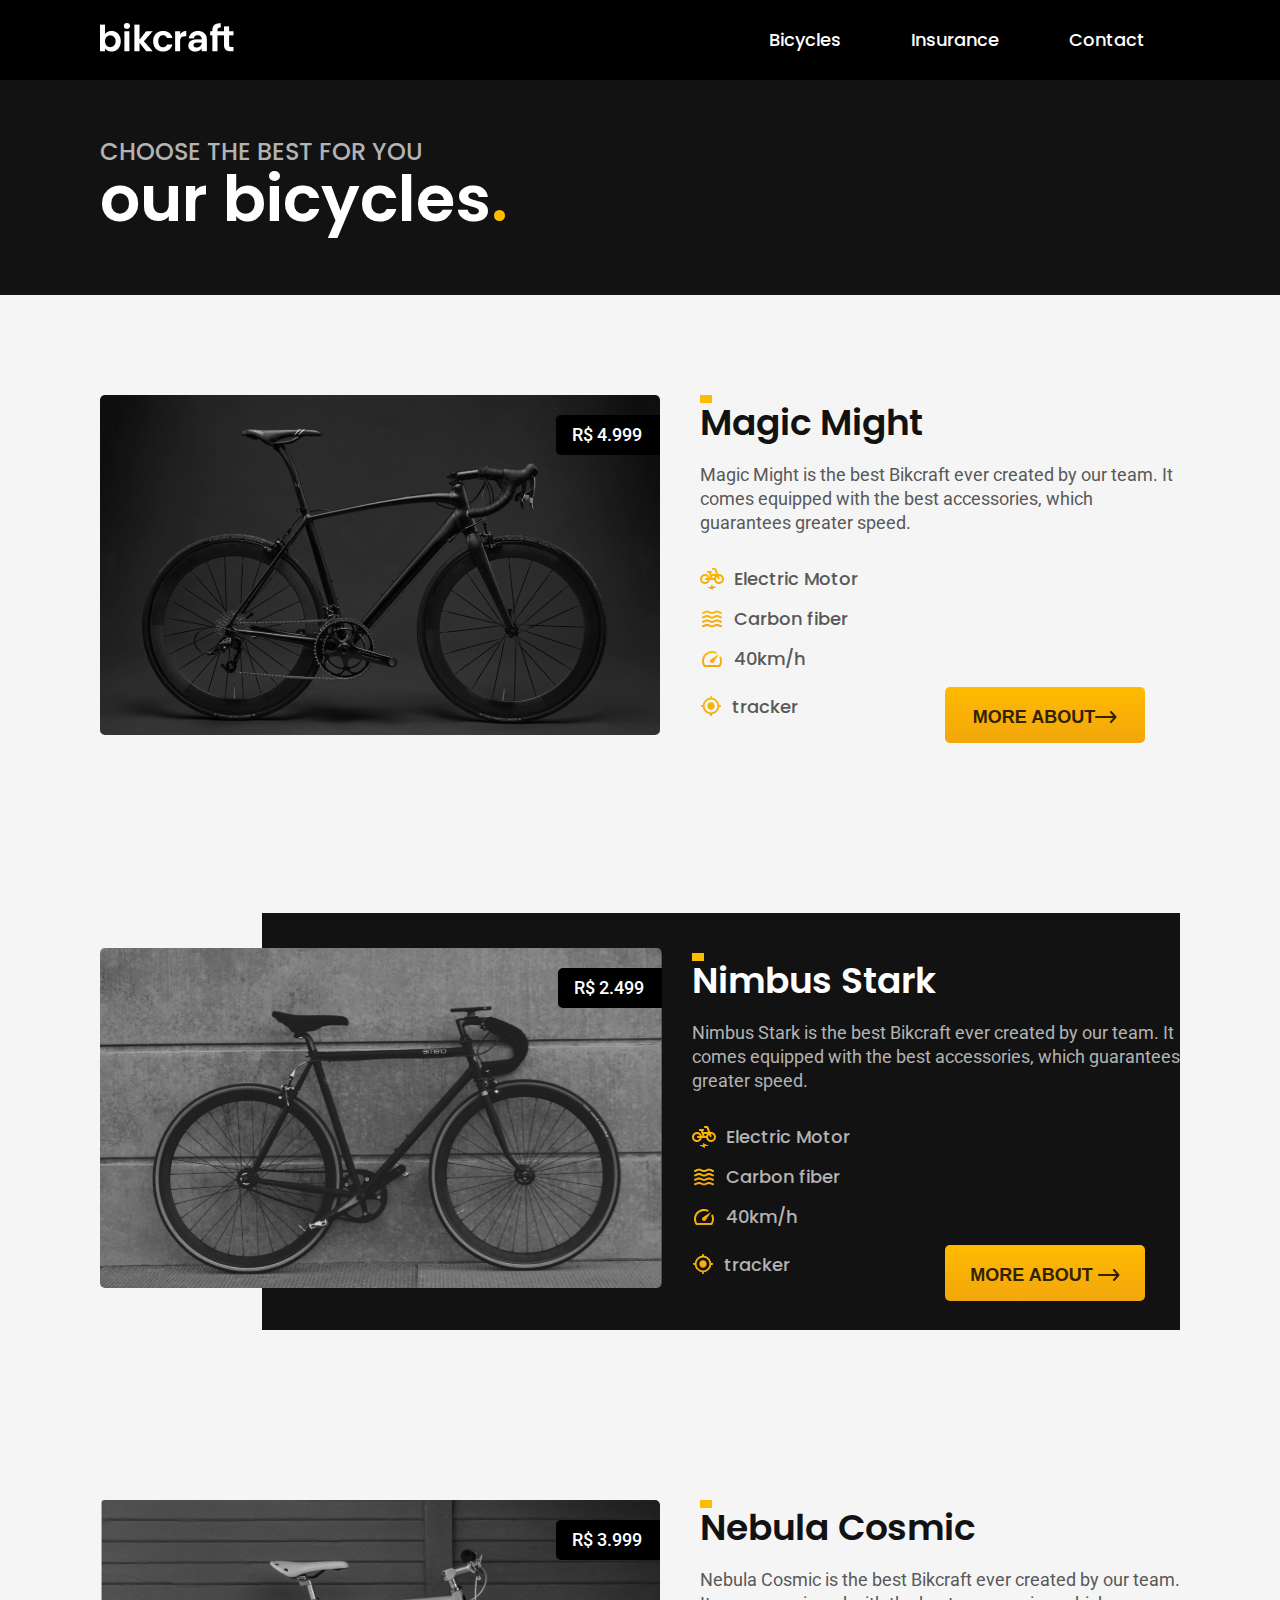
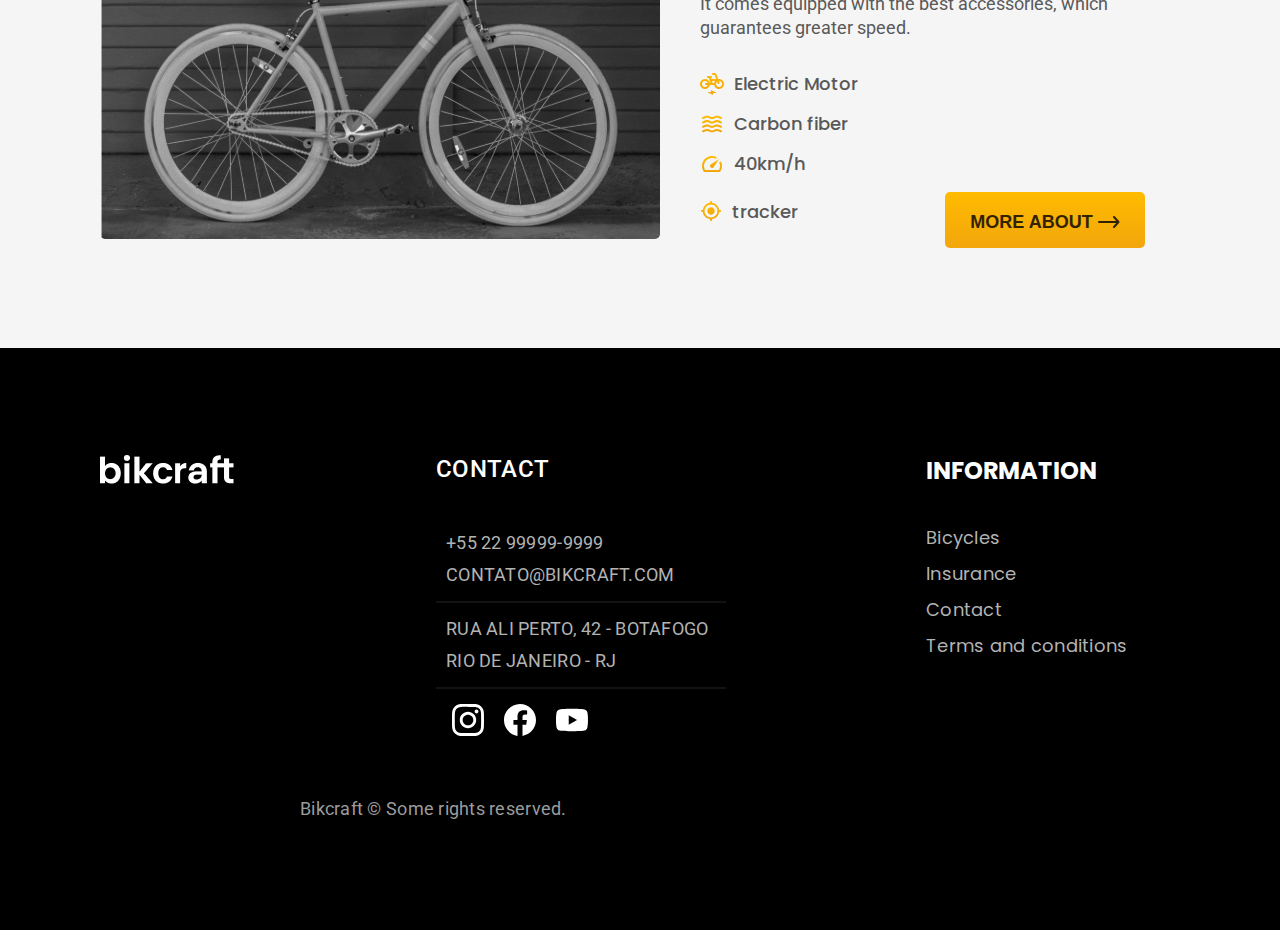
==== bicycles.html @ e09b4000 "second and third page complete" ====
<!DOCTYPE html>
<html lang="en">

<head>
  <meta charset="UTF-8">
  <meta http-equiv="X-UA-Compatible" content="IE=edge">
  <meta name="viewport" content="width=device-width, initial-scale=1.0">
  <title>Bicycles</title>
  <link rel="stylesheet" href="bicycles.css">
</head>

<body>
  <!-- header start -->
  <header>
    <!-- Nav Start -->
    <nav>
      <div class="logo">
        <img src="./images/logo.png" alt="">
      </div>
      <ul>
        <li><a href="./bicycles.html">Bicycles</a></li>
        <li><a href="">Insurance</a></li>
        <li><a href="">Contact</a></li>
      </ul>
      <div class="menu-bar">
        <img src="./images/menu-bar.png" alt="menu-bar">
      </div>
    </nav>
    <!-- Nav End -->
  </header>
  <!-- header End -->

  <!-- Title start -->
  <section class="title">
    <h3>CHOOSE THE BEST FOR YOU</h3>
    <h1>our bicycles<span>.</span></h1>
  </section>
  <!-- Title End -->

  <!-- bikes list section start -->
  <section class="our-bikes">
    <div class="bikes">

      <div class="bikes-list">
        <div class="bike-img">
          <img src="./images/bike1.svg" alt="">
          <div class="price">
            <h4>R$ 4.999</h4>
          </div>
        </div>
        <div class="description">
          <div class="line"></div>
          <h3>
            Magic Might</h3>
          <p>  
            Magic Might is the best Bikcraft ever created by our team. It comes equipped with the best accessories,
            which guarantees greater speed.</p>
          <div class="features">
            <img src="./images/electric.svg" alt="">
            <h4>Electric Motor</h4>
          </div>
          <div class="features">
            <img src="./images/carbon.svg" alt="">
            <h4>Carbon fiber</h4>
          </div>
          <div class="features">
            <img src="./images/velocity.svg" alt="">
            <h4>40km/h</h4>
          </div>
          <div class="features-list">
            <div class="features">
              <img src="./images/tracker.svg" alt="">
              <h4>tracker</h4>
            </div>
            <div class="read-more-btn">
              <button><a href="">MORE ABOUT<img class="rightarrow" src="./images/rightarrow.svg" alt=""></a></button>
            </div>
          </div>
        </div>


      </div>
      <!-- ----------------------------------------- -->
      <div class="bikes-list2">
        
        <div class="bike-img">
          <img src="./images/bike2.svg" alt="">
          <div class="price">
            <h4>R$ 2.499</h4>
          </div>
        </div>

        <div class="description1">
          <div class="desc-items">
            <div class="line"></div>
          <h3>Nimbus Stark</h3>
          <p>
            Nimbus Stark is the best Bikcraft ever created by our team. It comes equipped with the best accessories,
            which guarantees greater speed.</p>
          <div class="features">
            <img src="./images/electric.svg" alt="">
            <h4>Electric Motor</h4>
          </div>
          <div class="features">
            <img src="./images/carbon.svg" alt="">
            <h4>Carbon fiber</h4>
          </div>
          <div class="features">
            <img src="./images/velocity.svg" alt="">
            <h4>40km/h</h4>
          </div>
          <div class="features-list">
            <div class="features">
              <img src="./images/tracker.svg" alt="">
              <h4>tracker</h4>
            </div>
            <div class="read-more-btn">
              <button><a href="">MORE ABOUT <img class="rightarrow" src="./images/rightarrow.svg" alt=""></a></button>
            </div>
          </div>
          </div>
        </div>

      </div>
      <!-- ----------------------------------------- -->

      <div class="bikes-list">
        <div class="bike-img">
          <img src="./images/bike3.svg" alt="">
          <div class="price">
            <h4>R$ 3.999</h4>
          </div>
        </div>
        <div class="description">
          <div class="line"></div>
          <h3>
            Nebula Cosmic</h3>
          <p>  
            Nebula Cosmic is the best Bikcraft ever created by our team. It comes equipped with the best accessories,
            which guarantees greater speed.</p>
          <div class="features">
            <img src="./images/electric.svg" alt="">
            <h4>Electric Motor</h4>
          </div>
          <div class="features">
            <img src="./images/carbon.svg" alt="">
            <h4>Carbon fiber</h4>
          </div>
          <div class="features">
            <img src="./images/velocity.svg" alt="">
            <h4>40km/h</h4>
          </div>
          <div class="features-list">
            <div class="features">
              <img src="./images/tracker.svg" alt="">
              <h4>tracker</h4>
            </div>
            <div class="read-more-btn">
              <button><a href="">MORE ABOUT <img class="rightarrow" src="./images/rightarrow.svg" alt=""></a></button>
            </div>
          </div>
        </div>

      </div>
    </div>
  </section>
  <!-- bikes list section End -->

 <!-- footer section start -->
 <footer>
  <div class="footer-items">
    <div class="logo">
      <img src="./images/logo.png" alt="">
    </div>
    <div class="contact">
      <h2>Contact</h2>
      <div class="address">
        <p>+55 22 99999-9999 <br>
          contato@bikcraft.com</p>
         <div class="line1"></div>
         <p>Rua Ali Perto, 42 - Botafogo <br>
          Rio de Janeiro - RJ</p> 
      </div>
        <div class="line2"></div>
        <div class="social-media">
          <img src="./images/instagram.svg" alt="">
          <img src="./images/facebook.svg" alt="">
          <img src="./images/youtube.svg" alt="">
        </div>
    </div>
    <div class="information">
      <h2>INFORMATION</h2>
      <div class="information-list">
        <p><a href="">Bicycles</a></p>
      <p><a href="">Insurance</a></p>
      <p><a href="">Contact</a></p>
      <p><a href="">Terms and conditions</a></p>
      </div>
    </div>
  </div>
  <h5>Bikcraft © Some rights reserved.</h5>
</footer>
<!-- footer section End -->
</body>

</html>
---- bicycles.css ----
@import url('https://fonts.googleapis.com/css2?family=Poppins&display=swap');
@import url('https://fonts.googleapis.com/css2?family=Roboto&display=swap');
@import url('https://fonts.googleapis.com/css2?family=Merriweather&display=swap');
:root{
  --display: flex;
  --justify: center;
  --align: center;
}
*{
  margin: 0;
  padding: 0;
  box-sizing: border-box;
}
body{
  font-family: 'Poppins', sans-serif;
  color: #FFFFFF;
  font-style: normal;
  background: #F5F5F5;
}
button:hover{
  background: linear-gradient(180deg, #ffffff 0%, #fffff9 100%)
  !important;
  cursor: pointer;
}
nav a:hover{
  text-decoration: underline;
  text-decoration-color: #F7F7F7;
  text-decoration-thickness: 4px;
  color: #ffd6d6;
}
span{
  color: #FFBB00;
}
/* header part Start */

header{
  background: #000000;
  padding: 0 100px;
}
nav{
  height: 80px;
  display: var(--display);
  justify-content: space-between;
  align-items: var(--align);
}
ul{
  list-style: none;
  display: var(--display);
}
ul li a{
  text-decoration: none;
  padding: 32px 35px;
  font-weight: 500;
  font-size: 18px;
  line-height: 30px;
  color: #FFFFFF;
}
.menu-bar{
  display: none;
}
/* navbar end */

/* title part start */
  .title{
    padding: 60px 100px;
    background: #121212;
  }
  .title h3{
    font-weight: 500;
    font-size: 24px;
    line-height: 23px;
    color: #B3B3B3;
  }
  .title h1{
    font-weight: 600;
    font-size: 64px;
    line-height: 72px;
    color: #FFFFFF;
  }
/* title part end */

/* bikes part start */
  .our-bikes{
    padding: 50px 100px;
  }
  
  .price{
    width: 104px;
    height: 40px;
    background: #000000;
    border-radius: 5px 0px 0px 5px;
    position: absolute;
    top: 20px;
    right: 0;
  }
  .price h4{
    font-family: 'Roboto';
    font-style: normal;
    font-weight: 500;
    font-size: 18px;
    line-height: 24px;
    padding: 8px 16px;
  }
  .bike-img{
    position: relative;
  }
  .line{
    width: 12px;
    height: 8px;
    background: #FFBB00;
    padding-bottom: 8px;
  }
  .description h3{
    font-weight: 600;
    font-size: 36px;
    line-height: 40px;
    color: #121212;
    padding-bottom: 20px;
  }
  .description p{
    font-family: 'Roboto';
    font-weight: 400;
    font-size: 18px;
    line-height: 24px;
    color: #595959;
    padding-bottom: 32px;
  }
  .description h4{
    font-weight: 500;
    font-size: 18px;
    line-height: 24px;
    color: #595959;
    padding-left: 10px;
  }
  .features{
    display: var(--display);
    padding-bottom: 16px;
  }
  .features-list{
    display: var(--display);
    justify-content: space-between;
    align-items: center;
  }
  .bikes-list{
    display: var(--display);
    gap: 40px;
    padding: 50px 0;
  }
  .read-more-btn button{
    width: 200px;
    height: 56px;
    background: linear-gradient(180deg, #FFBB00 0%, #F2A60C 100%);
    border-radius: 5px;
    border: none;
  }
  .read-more-btn{
    padding-right: 35px;
  }
  .read-more-btn a{
    font-weight: 600;
    font-size: 18px;
    line-height: 24px;
    text-decoration: none;
    color: #332200;
  }
  .features-list img{
    width: 22px;
    height: 22px;
  }
  /* ------------------- */
  .bikes-list2{
    position: relative;
    margin: 120px 0;
    padding: 35px 0;
    display: flex;
  }
  .description1{
    position: absolute;
    top: 0;
    right: 0;
    bottom: 0;
    width: 85%;
    background: #121212;
  } 
  .desc-items{
    padding-top: 40px;
    padding-left: 430px;
  }
  .bikes-list2 .bike-img{
    z-index: 1;
  }
  .description1 .line{
    width: 12px;
    height: 8px;
    background: #FFBB00;
    padding-bottom: 8px;
  }
  .description1 h3{
    font-weight: 600;
    font-size: 36px;
    line-height: 40px;
    color: #FFFFFF;
    padding-bottom: 20px;
  }
  .description1 p{
    font-family: 'Roboto';
    font-weight: 400;
    font-size: 18px;
    line-height: 24px;
    color: #B3B3B3;
    padding-bottom: 32px;
  }
  .description1 h4{
    font-weight: 500;
    font-size: 18px;
    line-height: 24px;
    color: #B3B3B3;
    padding-left: 10px;
  }
  .rightarrow{
    padding-top: 10px;
  }
  /* bikes part end */
/* footer section css start */
footer{
  background-color: #000000;
  padding: 105px 100px;
}
.line1,.line2{
  width: 290px;
  height: 2px;
  background: #121212;
}
.footer-items{
  display: flex;
  /* justify-content: center; */
  gap: 200px;
}
.contact h2{
  font-family: 'Roboto';
  font-weight: 500;
  font-size: 24px;
  line-height: 32px;
  letter-spacing: 0.015em;
  text-transform: uppercase;
  color: #FFFFFF;
}
.contact p{
  font-family: 'Roboto';
  font-style: normal;
  font-weight: 400;
  font-size: 18px;
  line-height: 32px;
  letter-spacing: 0.015em;
  text-transform: uppercase;
  color: #B3B3B3;
  padding: 10px;
}
.social-media{
  padding-top: 15px;
}
.social-media img{
  padding-left: 16px;
}
.information-list{
  padding-top: 32px;
}
.address{
  padding-top: 32px;
}
.information-list p a{
  font-weight: 400;
  font-size: 18px;
  line-height: 36px;
  letter-spacing: 0.015em;
  color: #B3B3B3;
  text-decoration: none;
}
footer h5{
  padding-top: 50px;
  font-family: 'Roboto';
  font-weight: 400;
  font-size: 18px;
  line-height: 32px;
  letter-spacing: 0.015em;
  color: #9C9C9C;
  padding-left: 200px;
}
/* footer section css End */
















/* media query start */

/* 1024px */
@media screen and (max-width: 1024px) {
  header{
    justify-content: var(--justify);
    padding: 0 10px;
  }
}


/* 768px */
@media screen and (max-width: 768px) {
 .menu-bar{
  display: block;
 } 
 nav ul{
  display: none;
 }
 .our-bikes{
  padding: 15px;
 }
 .bike-img img{
  width: 100%;
 }
 .bikes-list{
  padding: 0;
 }
}

/* 440px */

@media screen and (max-width:440px) {
  .title{
    padding: 25px;
  }
}



/* 1120px */
@media screen and (max-width: 1120px) {
  .bikes-list,.bikes-list2{
    flex-direction: column;
  }
  .bikes-list2{
    margin: 0;
    position: static;
  }
  .description1{
    position: static;
    width: 100%;
  }
  .desc-items{
    padding: 25px;
  }
  .features-list{
    flex-direction: column;
    align-items: flex-start;
  }
  .footer-items{
    gap: 100px;
  }
  footer{
    padding: 0;
  }
}


/* 992px */

@media screen and (max-width: 992px) {
  footer{
    padding: 10px;
  }
  .footer-items{
    flex-direction: column;
    align-items: center;
    padding: 15px;
    gap: 10px;
  }
  .footer-items h2{
    text-align: center;
  }
  .address{
    padding: 15px;
    text-align: center;
  }
  .information-list{
    padding: 15px;
    text-align: center;
  }
  .social-media{
    display: flex;
    justify-content: center;
  }
  footer h5{
    text-align: center;
    padding: 0;
  }
}
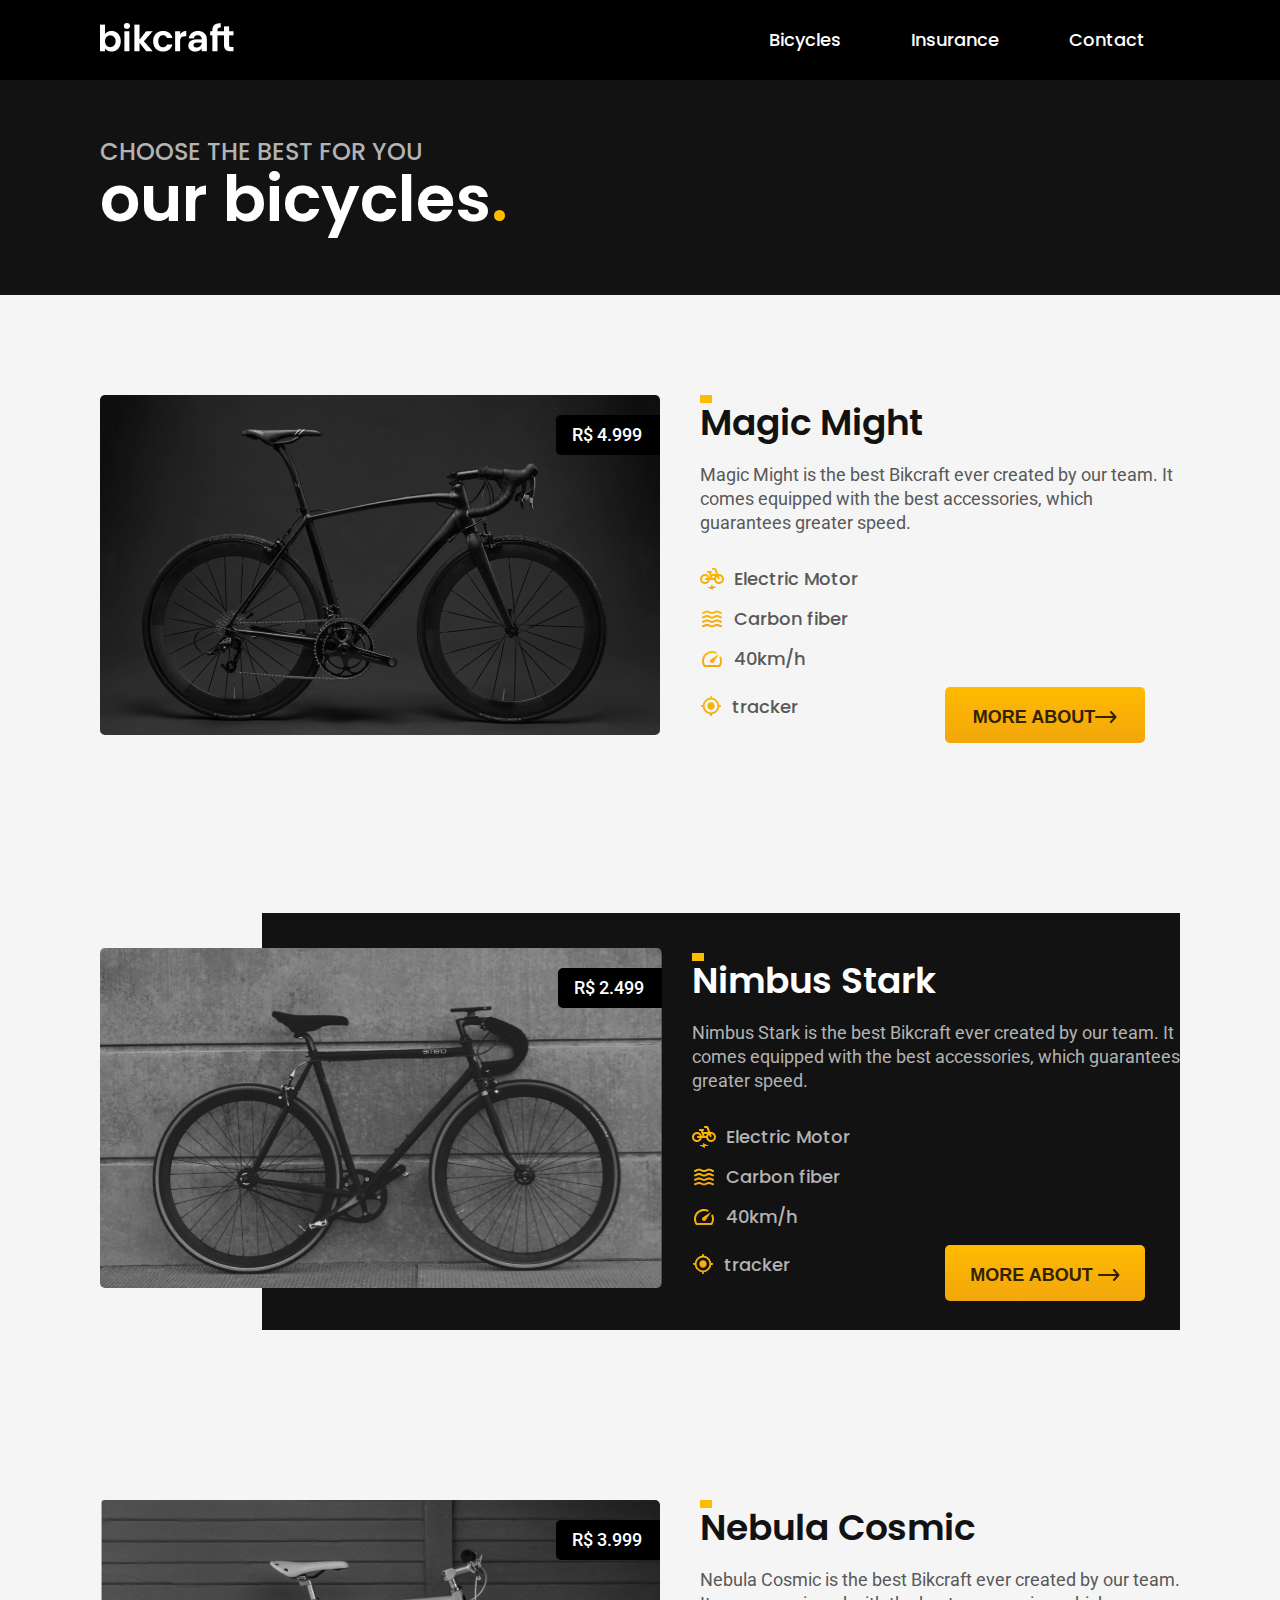
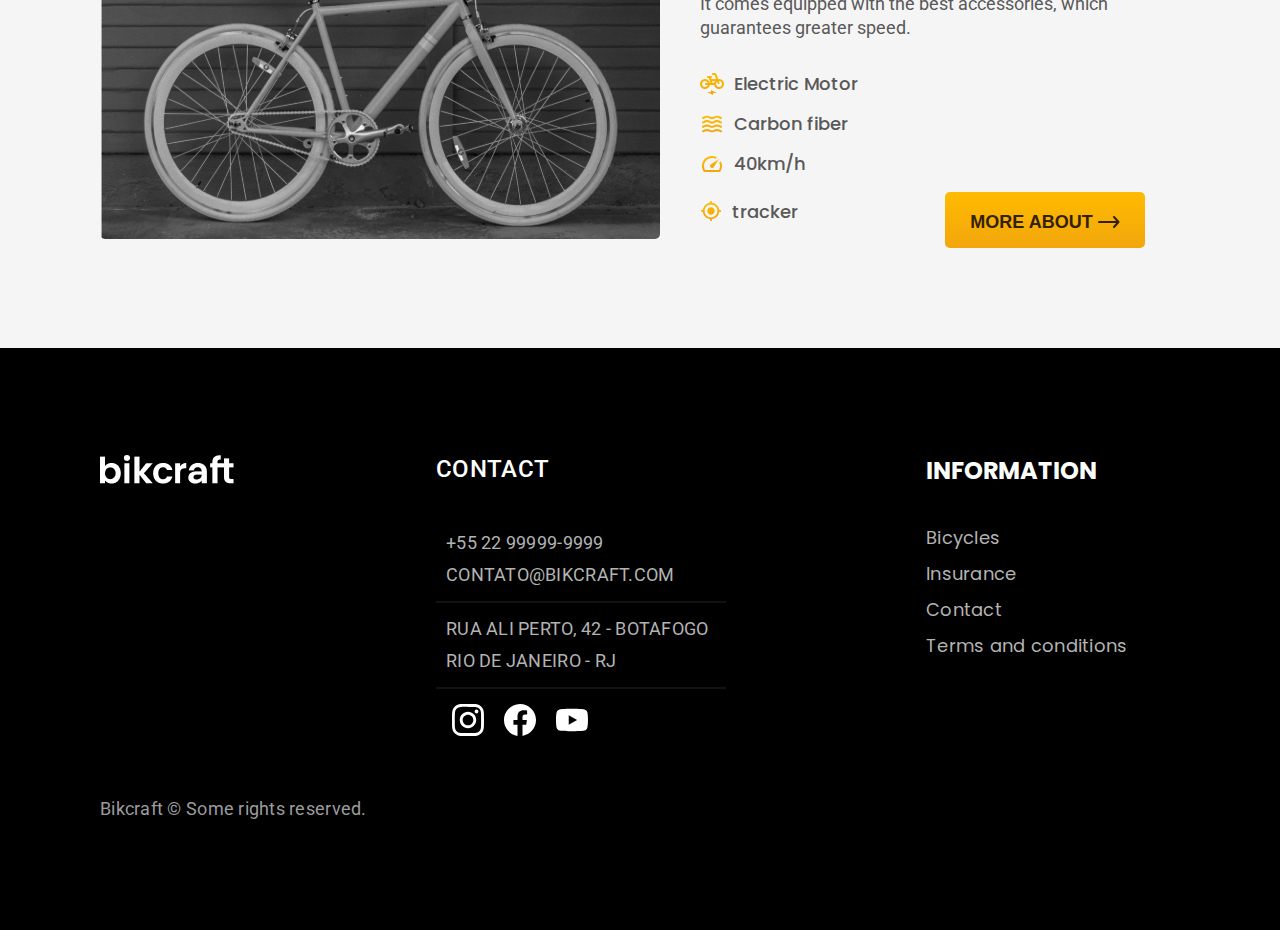
==== commit 96b398ae: "bike-insurance page" ====
--- a/bicycles.html
+++ b/bicycles.html
@@ -15,12 +15,12 @@
     <!-- Nav Start -->
     <nav>
       <div class="logo">
-        <img src="./images/logo.png" alt="">
+        <a href="./index.html"><img src="./images/logo.png" alt=""></a>
       </div>
       <ul>
         <li><a href="./bicycles.html">Bicycles</a></li>
-        <li><a href="">Insurance</a></li>
-        <li><a href="">Contact</a></li>
+        <li><a href="./insurance.html">Insurance</a></li>
+        <li><a href="./bicycles.html">Contact</a></li>
       </ul>
       <div class="menu-bar">
         <img src="./images/menu-bar.png" alt="menu-bar">
--- a/bicycles.css
+++ b/bicycles.css
@@ -284,7 +284,6 @@
   line-height: 32px;
   letter-spacing: 0.015em;
   color: #9C9C9C;
-  padding-left: 200px;
 }
 /* footer section css End */
 
